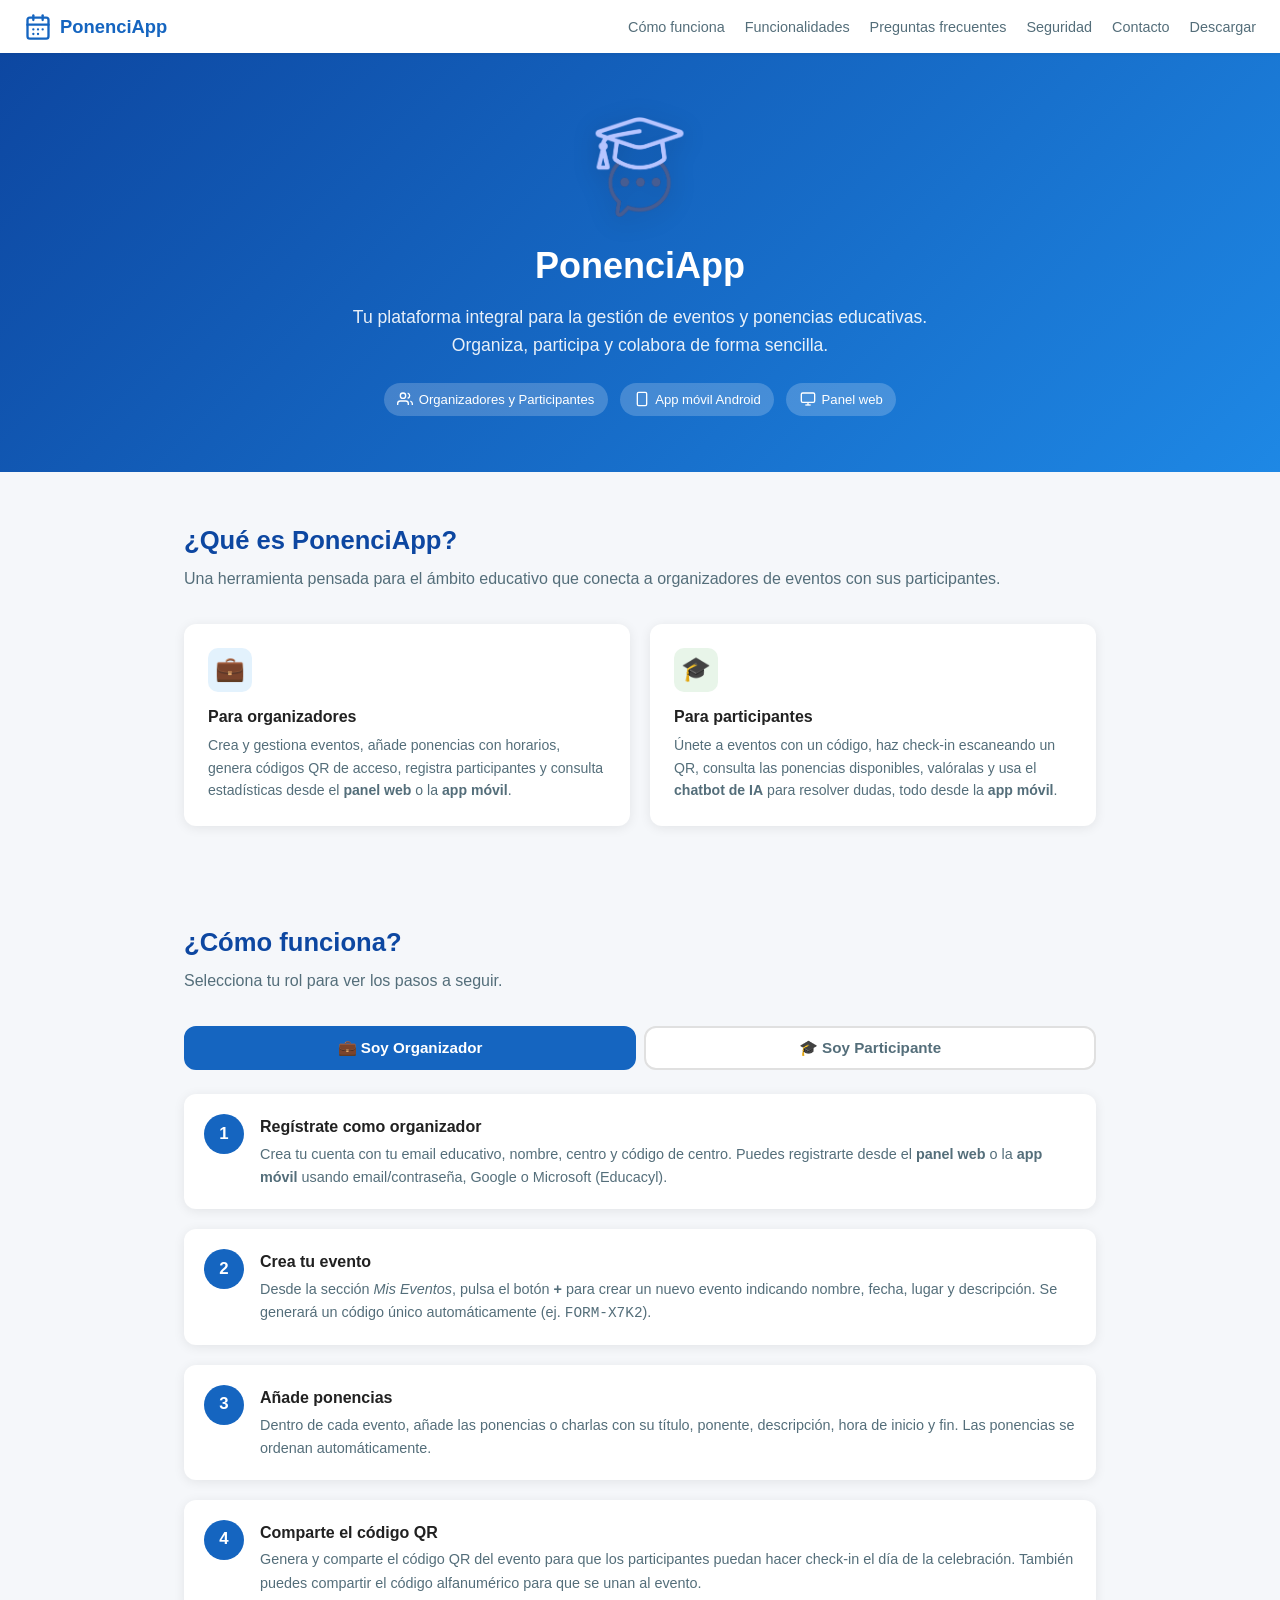
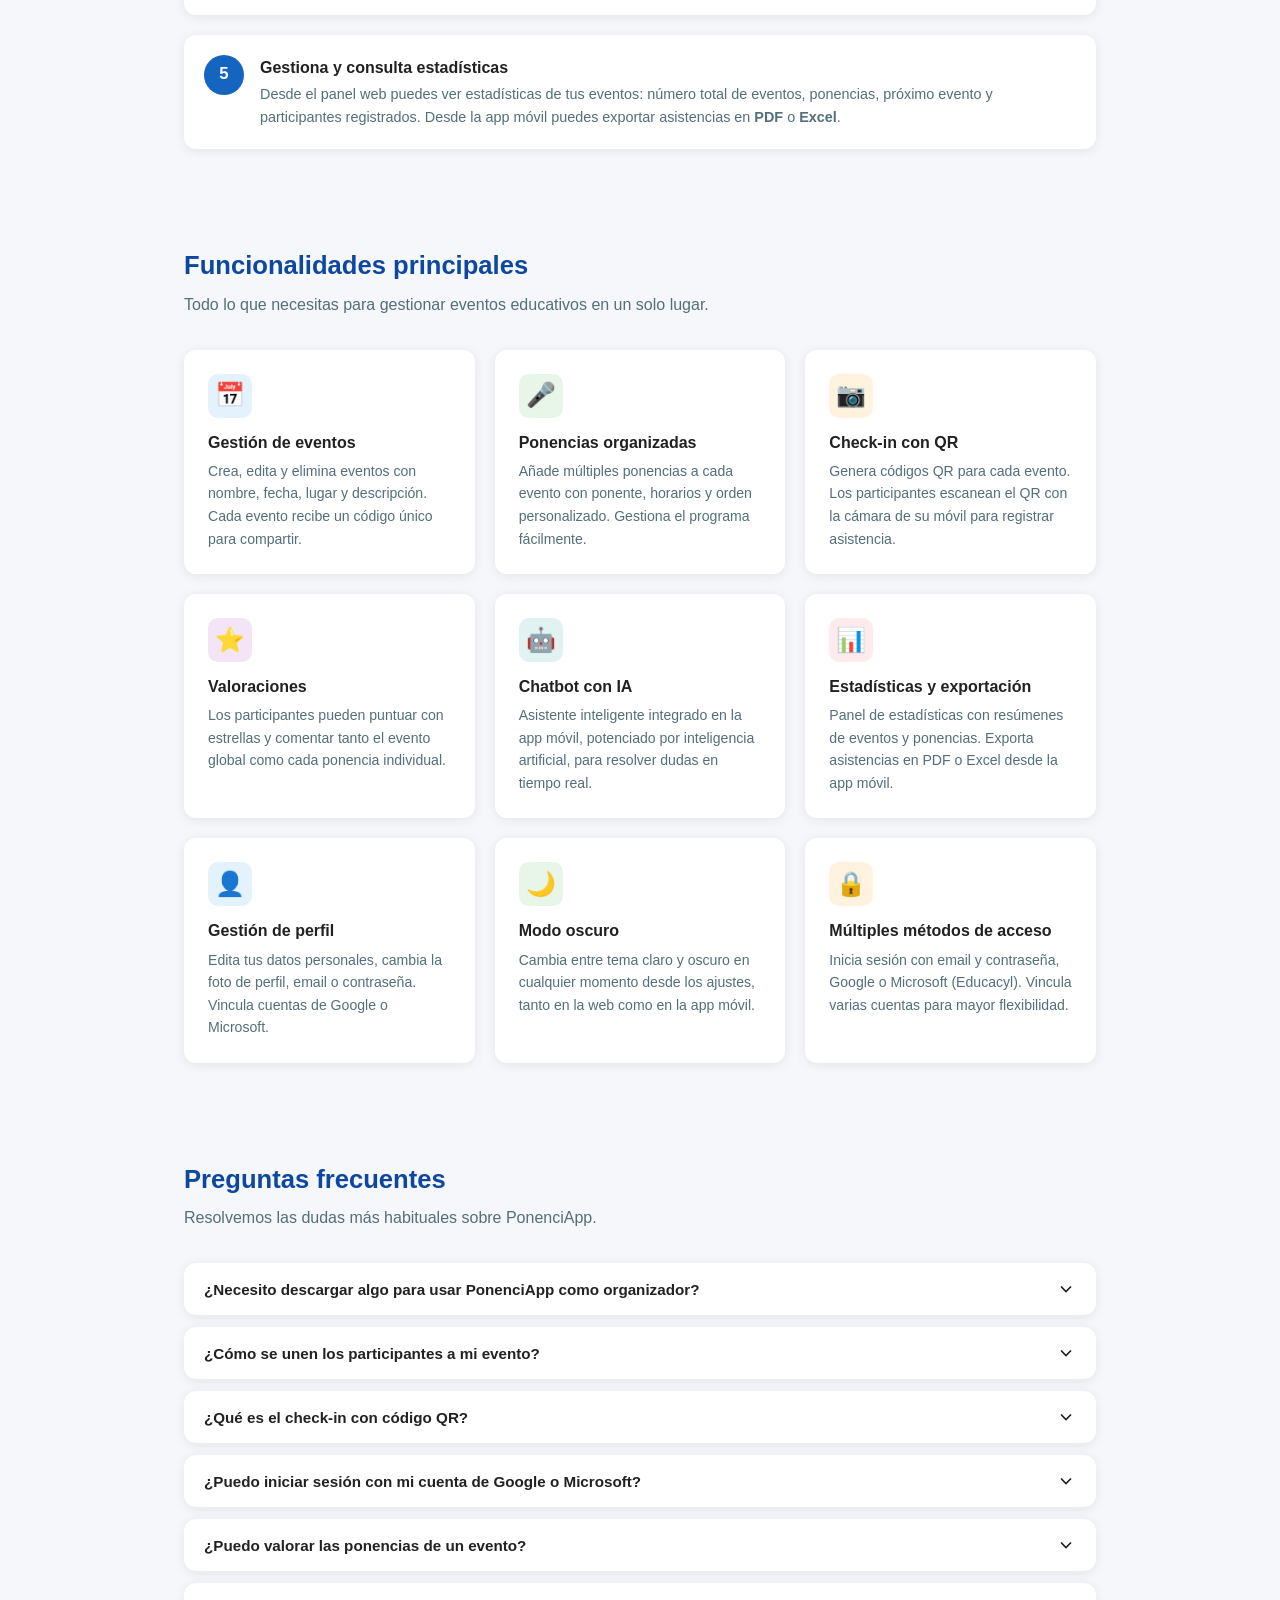
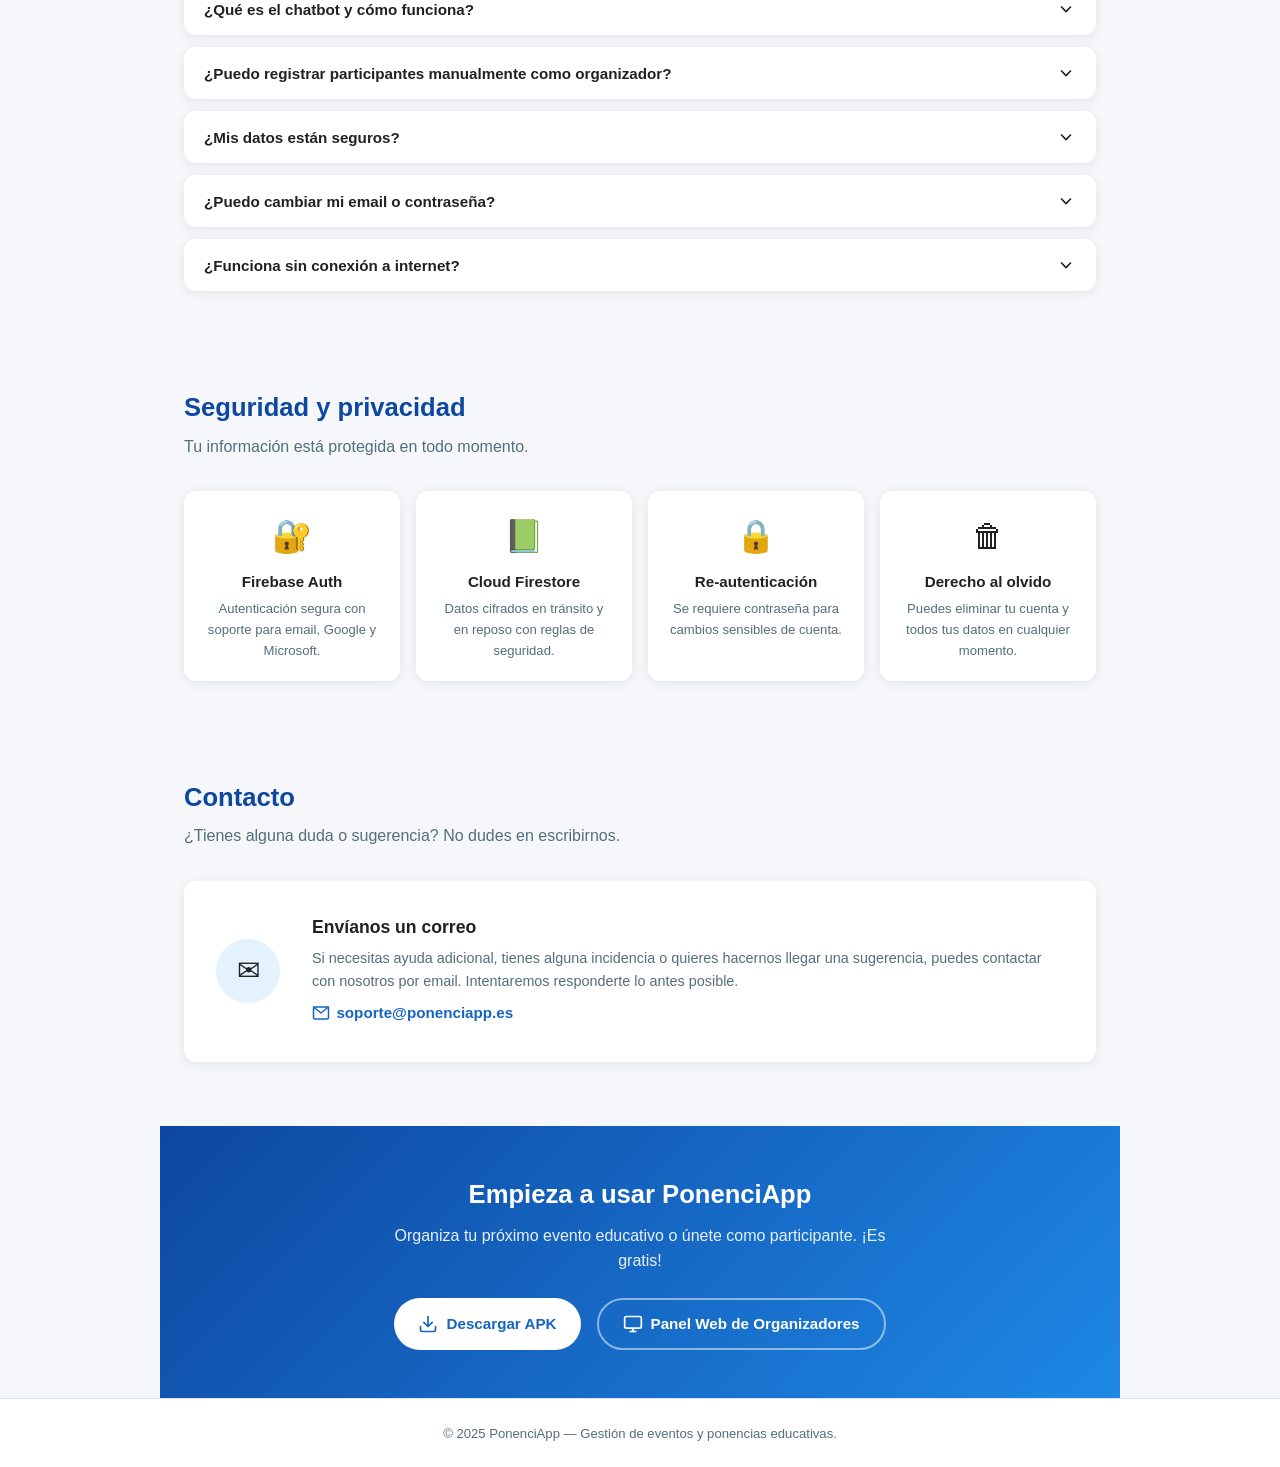
==== web/ayuda.html @ ab733c59 "feat: add help page (ayuda.html) with CSS/JS separation - Add web/ayuda.html with comprehensive help" ====
<!DOCTYPE html>
<html lang="es">

<head>
  <meta charset="UTF-8">
  <meta name="viewport" content="width=device-width, initial-scale=1.0">
  <meta name="description"
    content="PonenciApp - Página de ayuda. Gestiona eventos y ponencias educativas de forma sencilla.">
  <title>PonenciApp — Ayuda</title>
  <link rel="icon" type="image/png" href="favicon.png">
  <link rel="stylesheet" href="css/ayuda.css">
</head>

<body>

  <!-- ═══════════ NAVBAR ═══════════ -->
  <nav class="navbar" role="navigation" aria-label="Navegaci&oacute;n principal">
    <a href="#" class="navbar-brand" aria-label="PonenciApp">
      <svg viewBox="0 0 24 24" fill="none" stroke="currentColor" stroke-width="2" stroke-linecap="round"
        stroke-linejoin="round">
        <rect x="3" y="4" width="18" height="18" rx="2" />
        <line x1="16" y1="2" x2="16" y2="6" />
        <line x1="8" y1="2" x2="8" y2="6" />
        <line x1="3" y1="10" x2="21" y2="10" />
        <path d="M8 14h.01M12 14h.01M16 14h.01M8 18h.01M12 18h.01" />
      </svg>
      PonenciApp
    </a>

    <button class="nav-toggle" aria-label="Abrir men&uacute;" onclick="toggleNav()">
      <svg viewBox="0 0 24 24" fill="none" stroke="currentColor" stroke-width="2">
        <line x1="3" y1="6" x2="21" y2="6" />
        <line x1="3" y1="12" x2="21" y2="12" />
        <line x1="3" y1="18" x2="21" y2="18" />
      </svg>
    </button>

    <ul class="navbar-links" id="navLinks">
      <li><a href="#como-funciona">C&oacute;mo funciona</a></li>
      <li><a href="#funcionalidades">Funcionalidades</a></li>
      <li><a href="#faq">Preguntas frecuentes</a></li>
      <li><a href="#seguridad">Seguridad</a></li>
      <li><a href="#contacto">Contacto</a></li>
      <li><a href="#descargar">Descargar</a></li>
    </ul>
  </nav>

  <!-- ═══════════ HERO ═══════════ -->
  <header class="hero">
    <img src="logotemaclaro.png" alt="Logo de PonenciApp" class="hero-logo">
    <h1>PonenciApp</h1>
    <p>Tu plataforma integral para la gesti&oacute;n de eventos y ponencias educativas. Organiza, participa y
      colabora de forma sencilla.</p>

    <div class="hero-badges">
      <span class="badge">
        <svg viewBox="0 0 24 24">
          <path d="M17 21v-2a4 4 0 00-4-4H5a4 4 0 00-4 4v2" fill="none" stroke="#fff" stroke-width="2" />
          <circle cx="9" cy="7" r="4" fill="none" stroke="#fff" stroke-width="2" />
          <path d="M23 21v-2a4 4 0 00-3-3.87M16 3.13a4 4 0 010 7.75" fill="none" stroke="#fff" stroke-width="2" />
        </svg>
        Organizadores y Participantes
      </span>
      <span class="badge">
        <svg viewBox="0 0 24 24">
          <rect x="5" y="2" width="14" height="20" rx="2" fill="none" stroke="#fff" stroke-width="2" />
          <line x1="12" y1="18" x2="12.01" y2="18" stroke="#fff" stroke-width="2" />
        </svg>
        App m&oacute;vil Android
      </span>
      <span class="badge">
        <svg viewBox="0 0 24 24">
          <rect x="2" y="3" width="20" height="14" rx="2" fill="none" stroke="#fff" stroke-width="2" />
          <line x1="8" y1="21" x2="16" y2="21" stroke="#fff" stroke-width="2" />
          <line x1="12" y1="17" x2="12" y2="21" stroke="#fff" stroke-width="2" />
        </svg>
        Panel web
      </span>
    </div>
  </header>

  <!-- ═══════════ QU&Eacute; ES ═══════════ -->
  <section id="que-es">
    <h2 class="section-title">&iquest;Qu&eacute; es PonenciApp?</h2>
    <p class="section-subtitle">Una herramienta pensada para el &aacute;mbito educativo que conecta a organizadores de
      eventos con sus participantes.</p>

    <div class="features-grid" style="grid-template-columns:1fr 1fr">
      <div class="feature-card">
        <div class="feature-icon fi-blue">&#128188;</div>
        <h3>Para organizadores</h3>
        <p>Crea y gestiona eventos, a&ntilde;ade ponencias con horarios, genera c&oacute;digos QR de acceso, registra
          participantes y consulta estad&iacute;sticas desde el <strong>panel web</strong> o la <strong>app
            m&oacute;vil</strong>.</p>
      </div>
      <div class="feature-card">
        <div class="feature-icon fi-green">&#127891;</div>
        <h3>Para participantes</h3>
        <p>&Uacute;nete a eventos con un c&oacute;digo, haz check-in escaneando un QR, consulta las ponencias
          disponibles, val&oacute;ralas y usa el <strong>chatbot de IA</strong> para resolver dudas, todo desde la
          <strong>app m&oacute;vil</strong>.</p>
      </div>
    </div>
  </section>

  <!-- ═══════════ C&Oacute;MO FUNCIONA ═══════════ -->
  <section id="como-funciona">
    <h2 class="section-title">&iquest;C&oacute;mo funciona?</h2>
    <p class="section-subtitle">Selecciona tu rol para ver los pasos a seguir.</p>

    <!-- Tabs -->
    <div class="role-tabs" role="tablist">
      <button class="role-tab active" role="tab" aria-selected="true" onclick="switchRole('organizador')">&#128188;
        Soy Organizador</button>
      <button class="role-tab" role="tab" aria-selected="false" onclick="switchRole('participante')">&#127891; Soy
        Participante</button>
    </div>

    <!-- Contenido Organizador -->
    <div class="role-content active" id="role-organizador">
      <div class="steps">
        <div class="step">
          <div class="step-number">1</div>
          <div>
            <h3>Reg&iacute;strate como organizador</h3>
            <p>Crea tu cuenta con tu email educativo, nombre, centro y c&oacute;digo de centro. Puedes registrarte
              desde el <strong>panel web</strong> o la <strong>app m&oacute;vil</strong> usando email/contrase&ntilde;a,
              Google o Microsoft (Educacyl).</p>
          </div>
        </div>
        <div class="step">
          <div class="step-number">2</div>
          <div>
            <h3>Crea tu evento</h3>
            <p>Desde la secci&oacute;n <em>Mis Eventos</em>, pulsa el bot&oacute;n <strong>+</strong> para crear un
              nuevo evento indicando nombre, fecha, lugar y descripci&oacute;n. Se generar&aacute; un c&oacute;digo
              &uacute;nico autom&aacute;ticamente (ej. <code>FORM-X7K2</code>).</p>
          </div>
        </div>
        <div class="step">
          <div class="step-number">3</div>
          <div>
            <h3>A&ntilde;ade ponencias</h3>
            <p>Dentro de cada evento, a&ntilde;ade las ponencias o charlas con su t&iacute;tulo, ponente,
              descripci&oacute;n, hora de inicio y fin. Las ponencias se ordenan autom&aacute;ticamente.</p>
          </div>
        </div>
        <div class="step">
          <div class="step-number">4</div>
          <div>
            <h3>Comparte el c&oacute;digo QR</h3>
            <p>Genera y comparte el c&oacute;digo QR del evento para que los participantes puedan hacer check-in el
              d&iacute;a de la celebraci&oacute;n. Tambi&eacute;n puedes compartir el c&oacute;digo alfanum&eacute;rico
              para que se unan al evento.</p>
          </div>
        </div>
        <div class="step">
          <div class="step-number">5</div>
          <div>
            <h3>Gestiona y consulta estad&iacute;sticas</h3>
            <p>Desde el panel web puedes ver estad&iacute;sticas de tus eventos: n&uacute;mero total de eventos,
              ponencias, pr&oacute;ximo evento y participantes registrados. Desde la app m&oacute;vil puedes exportar
              asistencias en <strong>PDF</strong> o <strong>Excel</strong>.</p>
          </div>
        </div>
      </div>
    </div>

    <!-- Contenido Participante -->
    <div class="role-content" id="role-participante">
      <div class="steps">
        <div class="step">
          <div class="step-number">1</div>
          <div>
            <h3>Desc&aacute;rgate la app e inicia sesi&oacute;n</h3>
            <p>Descarga PonenciApp en tu dispositivo Android. Puedes iniciar sesi&oacute;n con email y
              contrase&ntilde;a, <strong>Google</strong> o <strong>Microsoft (Educacyl)</strong>. Si no tienes cuenta,
              reg&iacute;strate completando tus datos.</p>
          </div>
        </div>
        <div class="step">
          <div class="step-number">2</div>
          <div>
            <h3>&Uacute;nete a un evento</h3>
            <p>Introduce el c&oacute;digo que te ha proporcionado el organizador del evento (ej.
              <code>FORM-X7K2</code>). Una vez unido, tendr&aacute;s acceso a toda la informaci&oacute;n del evento.</p>
          </div>
        </div>
        <div class="step">
          <div class="step-number">3</div>
          <div>
            <h3>Haz check-in con QR</h3>
            <p>El d&iacute;a del evento, escanea el c&oacute;digo QR que el organizador muestra para registrar tu
              asistencia. Se abrir&aacute; la c&aacute;mara de tu dispositivo autom&aacute;ticamente.</p>
          </div>
        </div>
        <div class="step">
          <div class="step-number">4</div>
          <div>
            <h3>Consulta las ponencias</h3>
            <p>Visualiza todas las ponencias del evento con su horario, ponente y descripci&oacute;n. Accede al
              detalle de cada una para m&aacute;s informaci&oacute;n.</p>
          </div>
        </div>
        <div class="step">
          <div class="step-number">5</div>
          <div>
            <h3>Val&oacute;ralas y da tu opini&oacute;n</h3>
            <p>Cuando las ponencias hayan terminado, podr&aacute;s valorar tanto el evento como cada ponencia
              individual con una puntuaci&oacute;n de estrellas y un comentario opcional.</p>
          </div>
        </div>
      </div>
    </div>
  </section>

  <!-- ═══════════ FUNCIONALIDADES ═══════════ -->
  <section id="funcionalidades">
    <h2 class="section-title">Funcionalidades principales</h2>
    <p class="section-subtitle">Todo lo que necesitas para gestionar eventos educativos en un solo lugar.</p>

    <div class="features-grid">
      <div class="feature-card">
        <div class="feature-icon fi-blue">&#128197;</div>
        <h3>Gesti&oacute;n de eventos</h3>
        <p>Crea, edita y elimina eventos con nombre, fecha, lugar y descripci&oacute;n. Cada evento recibe un
          c&oacute;digo &uacute;nico para compartir.</p>
      </div>

      <div class="feature-card">
        <div class="feature-icon fi-green">&#127908;</div>
        <h3>Ponencias organizadas</h3>
        <p>A&ntilde;ade m&uacute;ltiples ponencias a cada evento con ponente, horarios y orden personalizado. Gestiona
          el programa f&aacute;cilmente.</p>
      </div>

      <div class="feature-card">
        <div class="feature-icon fi-orange">&#128247;</div>
        <h3>Check-in con QR</h3>
        <p>Genera c&oacute;digos QR para cada evento. Los participantes escanean el QR con la c&aacute;mara de su
          m&oacute;vil para registrar asistencia.</p>
      </div>

      <div class="feature-card">
        <div class="feature-icon fi-purple">&#11088;</div>
        <h3>Valoraciones</h3>
        <p>Los participantes pueden puntuar con estrellas y comentar tanto el evento global como cada ponencia
          individual.</p>
      </div>

      <div class="feature-card">
        <div class="feature-icon fi-teal">&#129302;</div>
        <h3>Chatbot con IA</h3>
        <p>Asistente inteligente integrado en la app m&oacute;vil, potenciado por inteligencia artificial, para
          resolver dudas en tiempo real.</p>
      </div>

      <div class="feature-card">
        <div class="feature-icon fi-red">&#128202;</div>
        <h3>Estad&iacute;sticas y exportaci&oacute;n</h3>
        <p>Panel de estad&iacute;sticas con res&uacute;menes de eventos y ponencias. Exporta asistencias en PDF o
          Excel desde la app m&oacute;vil.</p>
      </div>

      <div class="feature-card">
        <div class="feature-icon fi-blue">&#128100;</div>
        <h3>Gesti&oacute;n de perfil</h3>
        <p>Edita tus datos personales, cambia la foto de perfil, email o contrase&ntilde;a. Vincula cuentas de Google
          o Microsoft.</p>
      </div>

      <div class="feature-card">
        <div class="feature-icon fi-green">&#127769;</div>
        <h3>Modo oscuro</h3>
        <p>Cambia entre tema claro y oscuro en cualquier momento desde los ajustes, tanto en la web como en la app
          m&oacute;vil.</p>
      </div>

      <div class="feature-card">
        <div class="feature-icon fi-orange">&#128274;</div>
        <h3>M&uacute;ltiples m&eacute;todos de acceso</h3>
        <p>Inicia sesi&oacute;n con email y contrase&ntilde;a, Google o Microsoft (Educacyl). Vincula varias cuentas
          para mayor flexibilidad.</p>
      </div>
    </div>
  </section>

  <!-- ═══════════ FAQ ═══════════ -->
  <section id="faq">
    <h2 class="section-title">Preguntas frecuentes</h2>
    <p class="section-subtitle">Resolvemos las dudas m&aacute;s habituales sobre PonenciApp.</p>

    <div class="faq-list">

      <div class="faq-item">
        <button class="faq-question" onclick="toggleFaq(this)">
          &iquest;Necesito descargar algo para usar PonenciApp como organizador?
          <svg class="faq-chevron" viewBox="0 0 24 24" fill="none" stroke="currentColor" stroke-width="2">
            <polyline points="6 9 12 15 18 9" />
          </svg>
        </button>
        <div class="faq-answer">
          <div class="faq-answer-inner">
            No necesariamente. Como organizador puedes gestionar todo desde el <strong>panel web</strong>, al que
            accedes
            desde cualquier navegador sin instalar nada. Tambi&eacute;n puedes usar la app m&oacute;vil Android si lo
            prefieres, que ofrece funcionalidades adicionales como la exportaci&oacute;n de asistencias.
          </div>
        </div>
      </div>

      <div class="faq-item">
        <button class="faq-question" onclick="toggleFaq(this)">
          &iquest;C&oacute;mo se unen los participantes a mi evento?
          <svg class="faq-chevron" viewBox="0 0 24 24" fill="none" stroke="currentColor" stroke-width="2">
            <polyline points="6 9 12 15 18 9" />
          </svg>
        </button>
        <div class="faq-answer">
          <div class="faq-answer-inner">
            Al crear un evento se genera un c&oacute;digo &uacute;nico (ej. <code>FORM-X7K2</code>). Comparte este
            c&oacute;digo con los participantes. Ellos solo tienen que introducirlo en la app m&oacute;vil desde la
            pantalla <em>Unirse a un evento</em>.
          </div>
        </div>
      </div>

      <div class="faq-item">
        <button class="faq-question" onclick="toggleFaq(this)">
          &iquest;Qu&eacute; es el check-in con c&oacute;digo QR?
          <svg class="faq-chevron" viewBox="0 0 24 24" fill="none" stroke="currentColor" stroke-width="2">
            <polyline points="6 9 12 15 18 9" />
          </svg>
        </button>
        <div class="faq-answer">
          <div class="faq-answer-inner">
            El organizador genera un c&oacute;digo QR &uacute;nico para cada evento. El d&iacute;a de la
            celebraci&oacute;n, los participantes escanean el QR con su m&oacute;vil para confirmar su asistencia.
            Esto queda registrado autom&aacute;ticamente en el sistema y se puede exportar despu&eacute;s.
          </div>
        </div>
      </div>

      <div class="faq-item">
        <button class="faq-question" onclick="toggleFaq(this)">
          &iquest;Puedo iniciar sesi&oacute;n con mi cuenta de Google o Microsoft?
          <svg class="faq-chevron" viewBox="0 0 24 24" fill="none" stroke="currentColor" stroke-width="2">
            <polyline points="6 9 12 15 18 9" />
          </svg>
        </button>
        <div class="faq-answer">
          <div class="faq-answer-inner">
            S&iacute;. En la app m&oacute;vil puedes iniciar sesi&oacute;n con <strong>Google</strong> o
            <strong>Microsoft (Educacyl)</strong>, adem&aacute;s del m&eacute;todo cl&aacute;sico de email y
            contrase&ntilde;a. Tambi&eacute;n es posible vincular varios proveedores a la misma cuenta desde la
            pantalla de Ajustes.
          </div>
        </div>
      </div>

      <div class="faq-item">
        <button class="faq-question" onclick="toggleFaq(this)">
          &iquest;Puedo valorar las ponencias de un evento?
          <svg class="faq-chevron" viewBox="0 0 24 24" fill="none" stroke="currentColor" stroke-width="2">
            <polyline points="6 9 12 15 18 9" />
          </svg>
        </button>
        <div class="faq-answer">
          <div class="faq-answer-inner">
            S&iacute;. Como participante, una vez que te has unido a un evento y has hecho check-in, puedes acceder a
            la secci&oacute;n de <em>Valoraciones</em> donde puedes dar una puntuaci&oacute;n de 1 a 5 estrellas
            tanto al evento en general como a cada ponencia individual, y a&ntilde;adir comentarios opcionales.
          </div>
        </div>
      </div>

      <div class="faq-item">
        <button class="faq-question" onclick="toggleFaq(this)">
          &iquest;Qu&eacute; es el chatbot y c&oacute;mo funciona?
          <svg class="faq-chevron" viewBox="0 0 24 24" fill="none" stroke="currentColor" stroke-width="2">
            <polyline points="6 9 12 15 18 9" />
          </svg>
        </button>
        <div class="faq-answer">
          <div class="faq-answer-inner">
            PonenciApp incluye un asistente con inteligencia artificial dentro de la app m&oacute;vil. Puedes hacerle
            preguntas sobre el uso de la app, resolver dudas t&eacute;cnicas o pedir ayuda general. Est&aacute;
            disponible en la secci&oacute;n <em>Ajustes &gt; Nuestro chatbot de soporte</em>.
          </div>
        </div>
      </div>

      <div class="faq-item">
        <button class="faq-question" onclick="toggleFaq(this)">
          &iquest;Puedo registrar participantes manualmente como organizador?
          <svg class="faq-chevron" viewBox="0 0 24 24" fill="none" stroke="currentColor" stroke-width="2">
            <polyline points="6 9 12 15 18 9" />
          </svg>
        </button>
        <div class="faq-answer">
          <div class="faq-answer-inner">
            S&iacute;. Desde el panel web, los organizadores pueden registrar participantes manualmente
            introduci&eacute;ndoles nombre, apellidos, email educativo, centro, c&oacute;digo de centro y una
            contrase&ntilde;a temporal. El participante podr&aacute; iniciar sesi&oacute;n con esos datos en la app
            m&oacute;vil.
          </div>
        </div>
      </div>

      <div class="faq-item">
        <button class="faq-question" onclick="toggleFaq(this)">
          &iquest;Mis datos est&aacute;n seguros?
          <svg class="faq-chevron" viewBox="0 0 24 24" fill="none" stroke="currentColor" stroke-width="2">
            <polyline points="6 9 12 15 18 9" />
          </svg>
        </button>
        <div class="faq-answer">
          <div class="faq-answer-inner">
            S&iacute;. PonenciApp utiliza <strong>Firebase Authentication</strong> para gestionar las cuentas de forma
            segura y <strong>Cloud Firestore</strong> para almacenar los datos con cifrado en tr&aacute;nsito y en
            reposo. Las contrase&ntilde;as nunca se almacenan en texto plano. Adem&aacute;s, puedes eliminar
            completamente tu cuenta y datos en cualquier momento desde Ajustes.
          </div>
        </div>
      </div>

      <div class="faq-item">
        <button class="faq-question" onclick="toggleFaq(this)">
          &iquest;Puedo cambiar mi email o contrase&ntilde;a?
          <svg class="faq-chevron" viewBox="0 0 24 24" fill="none" stroke="currentColor" stroke-width="2">
            <polyline points="6 9 12 15 18 9" />
          </svg>
        </button>
        <div class="faq-answer">
          <div class="faq-answer-inner">
            S&iacute;. Desde la pantalla de <em>Ajustes</em>, en la secci&oacute;n <em>Restablecer mis datos
              privados</em>, puedes cambiar tu correo electr&oacute;nico o solicitar un restablecimiento de
            contrase&ntilde;a. Se te pedir&aacute; que confirmes tu contrase&ntilde;a actual por seguridad.
          </div>
        </div>
      </div>

      <div class="faq-item">
        <button class="faq-question" onclick="toggleFaq(this)">
          &iquest;Funciona sin conexi&oacute;n a internet?
          <svg class="faq-chevron" viewBox="0 0 24 24" fill="none" stroke="currentColor" stroke-width="2">
            <polyline points="6 9 12 15 18 9" />
          </svg>
        </button>
        <div class="faq-answer">
          <div class="faq-answer-inner">
            La app m&oacute;vil utiliza una base de datos local (Room) que almacena los datos del usuario, eventos y
            ponencias. Si pierdes conexi&oacute;n temporalmente, podr&aacute;s seguir consultando la
            informaci&oacute;n guardada. Sin embargo, para acciones como hacer check-in, valorar o crear eventos
            necesitar&aacute;s conexi&oacute;n activa.
          </div>
        </div>
      </div>

    </div>
  </section>

  <!-- ═══════════ SEGURIDAD ═══════════ -->
  <section id="seguridad">
    <h2 class="section-title">Seguridad y privacidad</h2>
    <p class="section-subtitle">Tu informaci&oacute;n est&aacute; protegida en todo momento.</p>

    <div class="security-grid">
      <div class="security-item">
        <div class="sec-icon">&#128272;</div>
        <h4>Firebase Auth</h4>
        <p>Autenticaci&oacute;n segura con soporte para email, Google y Microsoft.</p>
      </div>
      <div class="security-item">
        <div class="sec-icon">&#128215;</div>
        <h4>Cloud Firestore</h4>
        <p>Datos cifrados en tr&aacute;nsito y en reposo con reglas de seguridad.</p>
      </div>
      <div class="security-item">
        <div class="sec-icon">&#128274;</div>
        <h4>Re-autenticaci&oacute;n</h4>
        <p>Se requiere contrase&ntilde;a para cambios sensibles de cuenta.</p>
      </div>
      <div class="security-item">
        <div class="sec-icon">&#128465;</div>
        <h4>Derecho al olvido</h4>
        <p>Puedes eliminar tu cuenta y todos tus datos en cualquier momento.</p>
      </div>
    </div>
  </section>

  <!-- ═══════════ CONTACTO ═══════════ -->
  <section class="contact-section" id="contacto">
    <h2 class="section-title">Contacto</h2>
    <p class="section-subtitle">&iquest;Tienes alguna duda o sugerencia? No dudes en escribirnos.</p>

    <div class="contact-card">
      <div class="contact-icon">&#9993;</div>
      <div>
        <h3>Env&iacute;anos un correo</h3>
        <p>Si necesitas ayuda adicional, tienes alguna incidencia o quieres hacernos llegar una sugerencia, puedes
          contactar con nosotros por email. Intentaremos responderte lo antes posible.</p>
        <a href="mailto:soporte@ponenciapp.es" class="contact-email">
          <svg viewBox="0 0 24 24" width="18" height="18" fill="none" stroke="currentColor" stroke-width="2"
            stroke-linecap="round" stroke-linejoin="round">
            <rect x="2" y="4" width="20" height="16" rx="2" />
            <path d="M22 4l-10 8L2 4" />
          </svg>
          soporte@ponenciapp.es
        </a>
      </div>
    </div>
  </section>

  <!-- ═══════════ CTA / DESCARGAR ═══════════ -->
  <section class="cta-section" id="descargar">
    <h2>Empieza a usar PonenciApp</h2>
    <p>Organiza tu pr&oacute;ximo evento educativo o &uacute;nete como participante. &iexcl;Es gratis!</p>
    <div class="cta-buttons">
      <a href="https://github.com/Alonso-Educa/PonenciApp-Android_Studio/releases/latest/download/PonenciApp.apk" class="btn btn-white" download>
        <svg viewBox="0 0 24 24" fill="none" stroke="currentColor" stroke-width="2" stroke-linecap="round"
          stroke-linejoin="round">
          <path d="M21 15v4a2 2 0 01-2 2H5a2 2 0 01-2-2v-4" />
          <polyline points="7 10 12 15 17 10" />
          <line x1="12" y1="15" x2="12" y2="3" />
        </svg>
        Descargar APK
      </a>
      <a href="/" class="btn btn-outline">
        <svg viewBox="0 0 24 24" fill="none" stroke="currentColor" stroke-width="2">
          <rect x="2" y="3" width="20" height="14" rx="2" />
          <line x1="8" y1="21" x2="16" y2="21" />
          <line x1="12" y1="17" x2="12" y2="21" />
        </svg>
        Panel Web de Organizadores
      </a>
    </div>
  </section>

  <!-- ═══════════ FOOTER ═══════════ -->
  <footer>
    <p>&copy; 2025 PonenciApp &mdash; Gesti&oacute;n de eventos y ponencias educativas.</p>
  </footer>

  <script src="js/ayuda.js"></script>
</body>

</html>
---- web/css/ayuda.css ----
/* ───────────── VARIABLES Y RESET ───────────── */
:root {
  --primary: #1565C0;
  --primary-light: #1E88E5;
  --primary-dark: #0D47A1;
  --accent: #42A5F5;
  --bg: #F5F7FA;
  --surface: #FFFFFF;
  --text: #212121;
  --text-secondary: #546E7A;
  --border: #E0E0E0;
  --shadow: 0 2px 12px rgba(0, 0, 0, .08);
  --radius: 12px;
  --max-w: 960px;
  --transition: .25s ease;
}

*,
*::before,
*::after {
  margin: 0;
  padding: 0;
  box-sizing: border-box;
}

html {
  scroll-behavior: smooth;
}

body {
  font-family: -apple-system, BlinkMacSystemFont, "Segoe UI", Roboto,
    "Helvetica Neue", Arial, sans-serif;
  color: var(--text);
  background: var(--bg);
  line-height: 1.6;
  -webkit-font-smoothing: antialiased;
}

a {
  color: var(--primary);
  text-decoration: none;
}

a:hover {
  text-decoration: underline;
}

img {
  max-width: 100%;
  display: block;
}

/* ───────────── NAVBAR ───────────── */
.navbar {
  position: sticky;
  top: 0;
  z-index: 100;
  background: var(--surface);
  box-shadow: 0 1px 4px rgba(0, 0, 0, .06);
  padding: .75rem 1.5rem;
  display: flex;
  align-items: center;
  justify-content: space-between;
}

.navbar-brand {
  display: flex;
  align-items: center;
  gap: .5rem;
  font-weight: 700;
  font-size: 1.15rem;
  color: var(--primary);
}

.navbar-brand svg {
  width: 28px;
  height: 28px;
}

.navbar-links {
  display: flex;
  gap: 1.25rem;
  list-style: none;
}

.navbar-links a {
  font-size: .9rem;
  font-weight: 500;
  color: var(--text-secondary);
  transition: color var(--transition);
}

.navbar-links a:hover {
  color: var(--primary);
  text-decoration: none;
}

.nav-toggle {
  display: none;
  background: none;
  border: none;
  cursor: pointer;
  padding: .25rem;
}

.nav-toggle svg {
  width: 24px;
  height: 24px;
  stroke: var(--text);
}

/* ───────────── HERO ───────────── */
.hero {
  background: linear-gradient(135deg, var(--primary-dark), var(--primary-light));
  color: #fff;
  text-align: center;
  padding: 4rem 1.5rem 3.5rem;
}

.hero-logo {
  width: 100px;
  height: 100px;
  margin: 0 auto 1.25rem;
  border-radius: 20px;
  object-fit: contain;
  filter: drop-shadow(0 4px 12px rgba(0, 0, 0, .2));
}

.hero h1 {
  font-size: 2.25rem;
  font-weight: 800;
  margin-bottom: .5rem;
}

.hero p {
  font-size: 1.1rem;
  max-width: 600px;
  margin: 0 auto;
  opacity: .9;
}

.hero-badges {
  margin-top: 1.5rem;
  display: flex;
  justify-content: center;
  gap: .75rem;
  flex-wrap: wrap;
}

.badge {
  display: inline-flex;
  align-items: center;
  gap: .35rem;
  background: rgba(255, 255, 255, .2);
  padding: .35rem .85rem;
  border-radius: 999px;
  font-size: .82rem;
  font-weight: 500;
}

.badge svg {
  width: 16px;
  height: 16px;
  fill: #fff;
}

/* ───────────── SECCIONES ───────────── */
section {
  max-width: var(--max-w);
  margin: 0 auto;
  padding: 3rem 1.5rem;
}

.section-title {
  font-size: 1.6rem;
  font-weight: 700;
  color: var(--primary-dark);
  margin-bottom: .35rem;
}

.section-subtitle {
  font-size: 1rem;
  color: var(--text-secondary);
  margin-bottom: 2rem;
}

/* ───────────── ROLES / TABS ───────────── */
.role-tabs {
  display: flex;
  gap: .5rem;
  margin-bottom: 1.5rem;
}

.role-tab {
  flex: 1;
  padding: .7rem 1rem;
  border: 2px solid var(--border);
  border-radius: var(--radius);
  background: var(--surface);
  font-size: .95rem;
  font-weight: 600;
  cursor: pointer;
  text-align: center;
  transition: all var(--transition);
  color: var(--text-secondary);
}

.role-tab.active {
  border-color: var(--primary);
  background: var(--primary);
  color: #fff;
}

.role-content {
  display: none;
}

.role-content.active {
  display: block;
}

/* ───────────── PASOS ───────────── */
.steps {
  display: grid;
  gap: 1.25rem;
}

.step {
  display: flex;
  gap: 1rem;
  background: var(--surface);
  padding: 1.25rem;
  border-radius: var(--radius);
  box-shadow: var(--shadow);
  align-items: flex-start;
}

.step-number {
  flex-shrink: 0;
  width: 40px;
  height: 40px;
  background: var(--primary);
  color: #fff;
  border-radius: 50%;
  display: flex;
  align-items: center;
  justify-content: center;
  font-weight: 700;
  font-size: 1.05rem;
}

.step h3 {
  font-size: 1rem;
  font-weight: 600;
  margin-bottom: .2rem;
}

.step p {
  font-size: .9rem;
  color: var(--text-secondary);
}

/* ───────────── FEATURES ───────────── */
.features-grid {
  display: grid;
  grid-template-columns: repeat(auto-fit, minmax(260px, 1fr));
  gap: 1.25rem;
}

.feature-card {
  background: var(--surface);
  border-radius: var(--radius);
  padding: 1.5rem;
  box-shadow: var(--shadow);
  transition: transform var(--transition), box-shadow var(--transition);
}

.feature-card:hover {
  transform: translateY(-3px);
  box-shadow: 0 6px 20px rgba(0, 0, 0, .1);
}

.feature-icon {
  width: 44px;
  height: 44px;
  border-radius: 10px;
  display: flex;
  align-items: center;
  justify-content: center;
  margin-bottom: .75rem;
  font-size: 1.5rem;
}

.feature-card h3 {
  font-size: 1rem;
  font-weight: 600;
  margin-bottom: .3rem;
}

.feature-card p {
  font-size: .88rem;
  color: var(--text-secondary);
}

/* colores icono */
.fi-blue {
  background: #E3F2FD;
}

.fi-green {
  background: #E8F5E9;
}

.fi-orange {
  background: #FFF3E0;
}

.fi-purple {
  background: #F3E5F5;
}

.fi-red {
  background: #FFEBEE;
}

.fi-teal {
  background: #E0F2F1;
}

/* ───────────── FAQ ───────────── */
.faq-list {
  display: grid;
  gap: .75rem;
}

.faq-item {
  background: var(--surface);
  border-radius: var(--radius);
  box-shadow: var(--shadow);
  overflow: hidden;
}

.faq-question {
  width: 100%;
  background: none;
  border: none;
  text-align: left;
  padding: 1rem 1.25rem;
  font-size: .95rem;
  font-weight: 600;
  color: var(--text);
  cursor: pointer;
  display: flex;
  align-items: center;
  justify-content: space-between;
  gap: 1rem;
  transition: background var(--transition);
  font-family: inherit;
}

.faq-question:hover {
  background: #F5F5F5;
}

.faq-chevron {
  flex-shrink: 0;
  width: 20px;
  height: 20px;
  transition: transform var(--transition);
}

.faq-item.open .faq-chevron {
  transform: rotate(180deg);
}

.faq-answer {
  max-height: 0;
  overflow: hidden;
  transition: max-height .3s ease, padding .3s ease;
}

.faq-item.open .faq-answer {
  max-height: 500px;
}

.faq-answer-inner {
  padding: 0 1.25rem 1rem;
  font-size: .9rem;
  color: var(--text-secondary);
  line-height: 1.6;
}

/* ───────────── SEGURIDAD ───────────── */
.security-grid {
  display: grid;
  grid-template-columns: repeat(auto-fit, minmax(200px, 1fr));
  gap: 1rem;
}

.security-item {
  text-align: center;
  padding: 1.25rem;
  background: var(--surface);
  border-radius: var(--radius);
  box-shadow: var(--shadow);
}

.security-item .sec-icon {
  font-size: 2rem;
  margin-bottom: .5rem;
}

.security-item h4 {
  font-size: .95rem;
  font-weight: 600;
  margin-bottom: .2rem;
}

.security-item p {
  font-size: .82rem;
  color: var(--text-secondary);
}

/* ───────────── CTA ───────────── */
.cta-section {
  background: linear-gradient(135deg, var(--primary-dark), var(--primary-light));
  color: #fff;
  text-align: center;
  padding: 3rem 1.5rem;
  margin-top: 1rem;
}

.cta-section h2 {
  font-size: 1.6rem;
  font-weight: 700;
  margin-bottom: .5rem;
}

.cta-section p {
  max-width: 520px;
  margin: 0 auto 1.5rem;
  opacity: .9;
}

.cta-buttons {
  display: flex;
  justify-content: center;
  gap: 1rem;
  flex-wrap: wrap;
}

.btn {
  display: inline-flex;
  align-items: center;
  gap: .5rem;
  padding: .75rem 1.5rem;
  border-radius: 999px;
  font-weight: 600;
  font-size: .95rem;
  text-decoration: none;
  transition: transform var(--transition), box-shadow var(--transition);
}

.btn:hover {
  transform: translateY(-2px);
  box-shadow: 0 4px 16px rgba(0, 0, 0, .2);
  text-decoration: none;
}

.btn-white {
  background: #fff;
  color: var(--primary);
}

.btn-outline {
  background: transparent;
  color: #fff;
  border: 2px solid rgba(255, 255, 255, .5);
}

.btn svg {
  width: 20px;
  height: 20px;
}

/* ───────────── CONTACTO ───────────── */
.contact-section {
  max-width: var(--max-w);
  margin: 0 auto;
  padding: 3rem 1.5rem;
}

.contact-card {
  background: var(--surface);
  border-radius: var(--radius);
  box-shadow: var(--shadow);
  padding: 2rem;
  display: flex;
  gap: 2rem;
  align-items: center;
}

.contact-card .contact-icon {
  flex-shrink: 0;
  width: 64px;
  height: 64px;
  background: #E3F2FD;
  border-radius: 50%;
  display: flex;
  align-items: center;
  justify-content: center;
  font-size: 1.75rem;
}

.contact-card h3 {
  font-size: 1.1rem;
  font-weight: 600;
  margin-bottom: .35rem;
}

.contact-card p {
  font-size: .9rem;
  color: var(--text-secondary);
  margin-bottom: .5rem;
}

.contact-email {
  display: inline-flex;
  align-items: center;
  gap: .4rem;
  font-weight: 600;
  color: var(--primary);
  font-size: .95rem;
}

/* ───────────── FOOTER ───────────── */
footer {
  text-align: center;
  padding: 1.5rem;
  font-size: .82rem;
  color: var(--text-secondary);
  border-top: 1px solid var(--border);
  background: var(--surface);
}

/* ───────────── RESPONSIVE ───────────── */
@media (max-width: 640px) {
  .navbar-links {
    display: none;
    flex-direction: column;
    position: absolute;
    top: 100%;
    left: 0;
    right: 0;
    background: var(--surface);
    padding: 1rem 1.5rem;
    box-shadow: 0 4px 12px rgba(0, 0, 0, .08);
  }

  .navbar-links.open {
    display: flex;
  }

  .nav-toggle {
    display: block;
  }

  .hero h1 {
    font-size: 1.65rem;
  }

  .hero p {
    font-size: .95rem;
  }

  .section-title {
    font-size: 1.3rem;
  }

  .role-tabs {
    flex-direction: column;
  }

  .contact-card {
    flex-direction: column;
    text-align: center;
  }
}
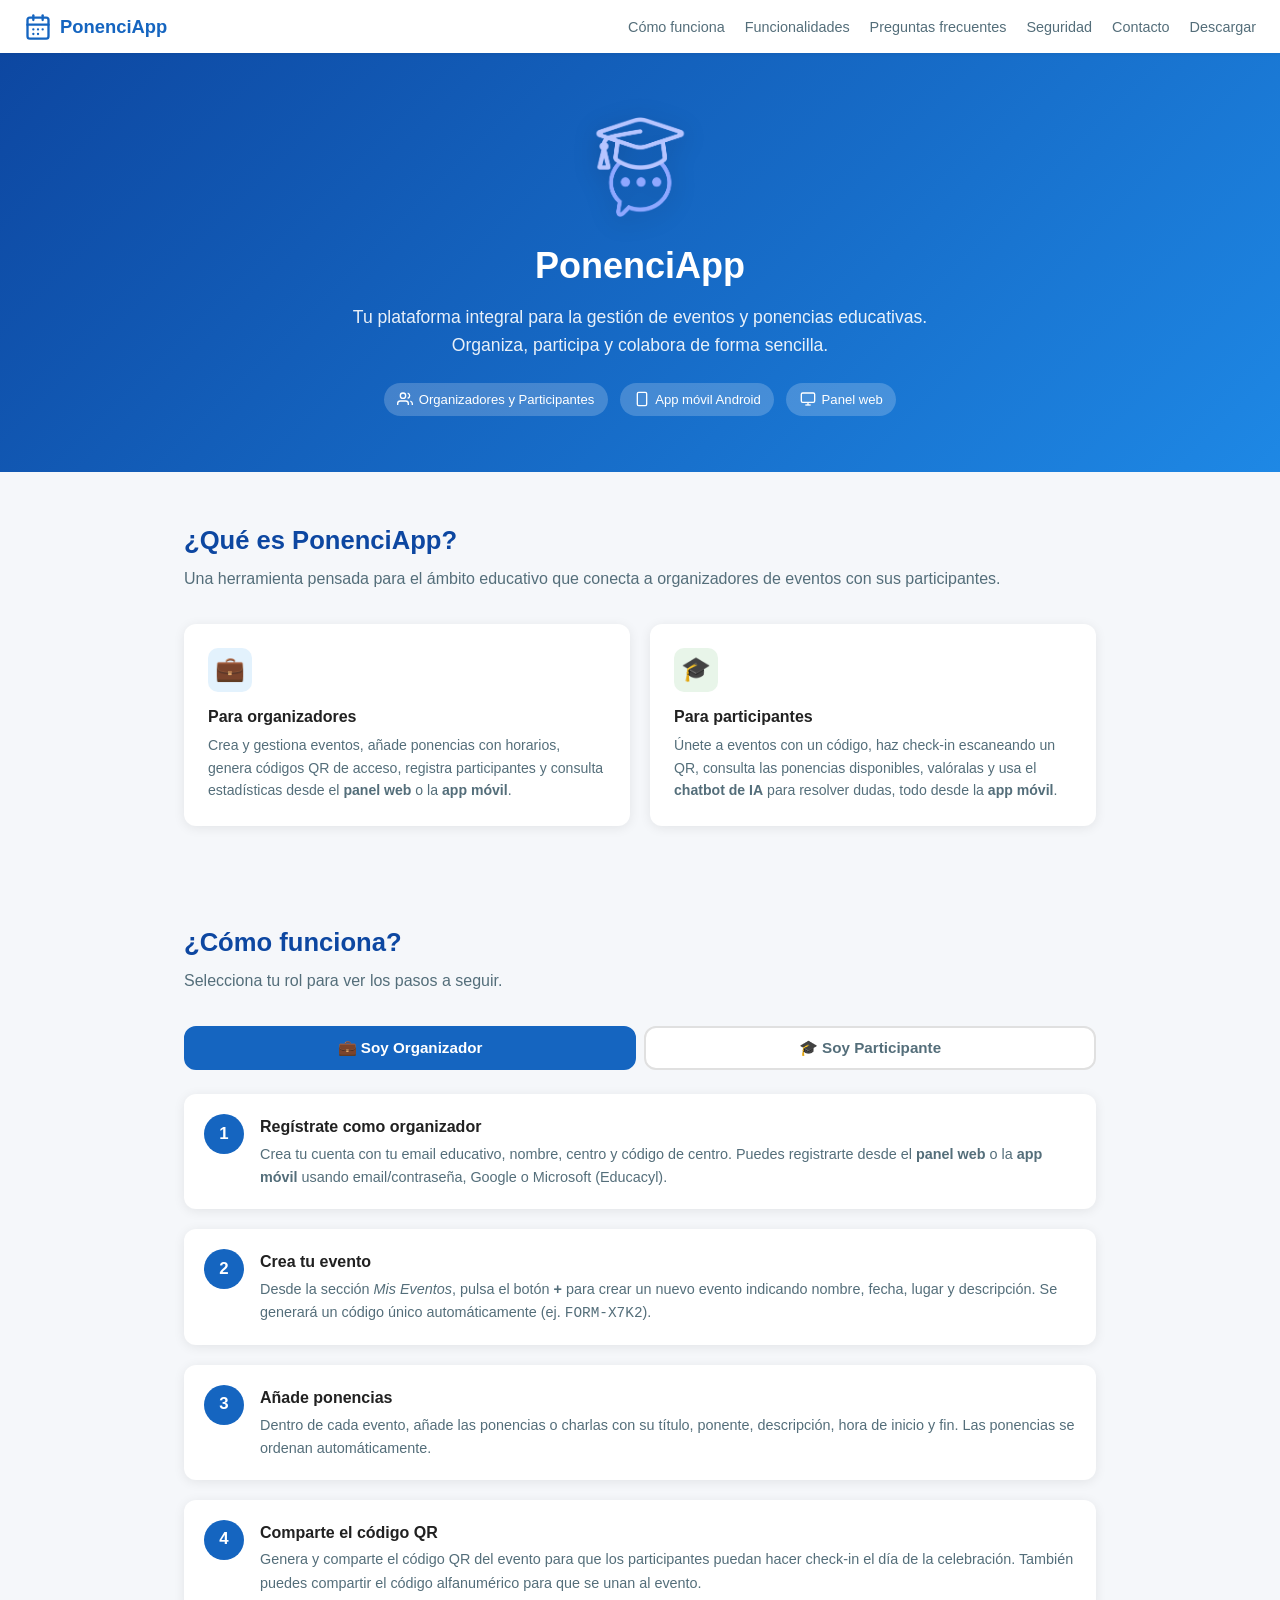
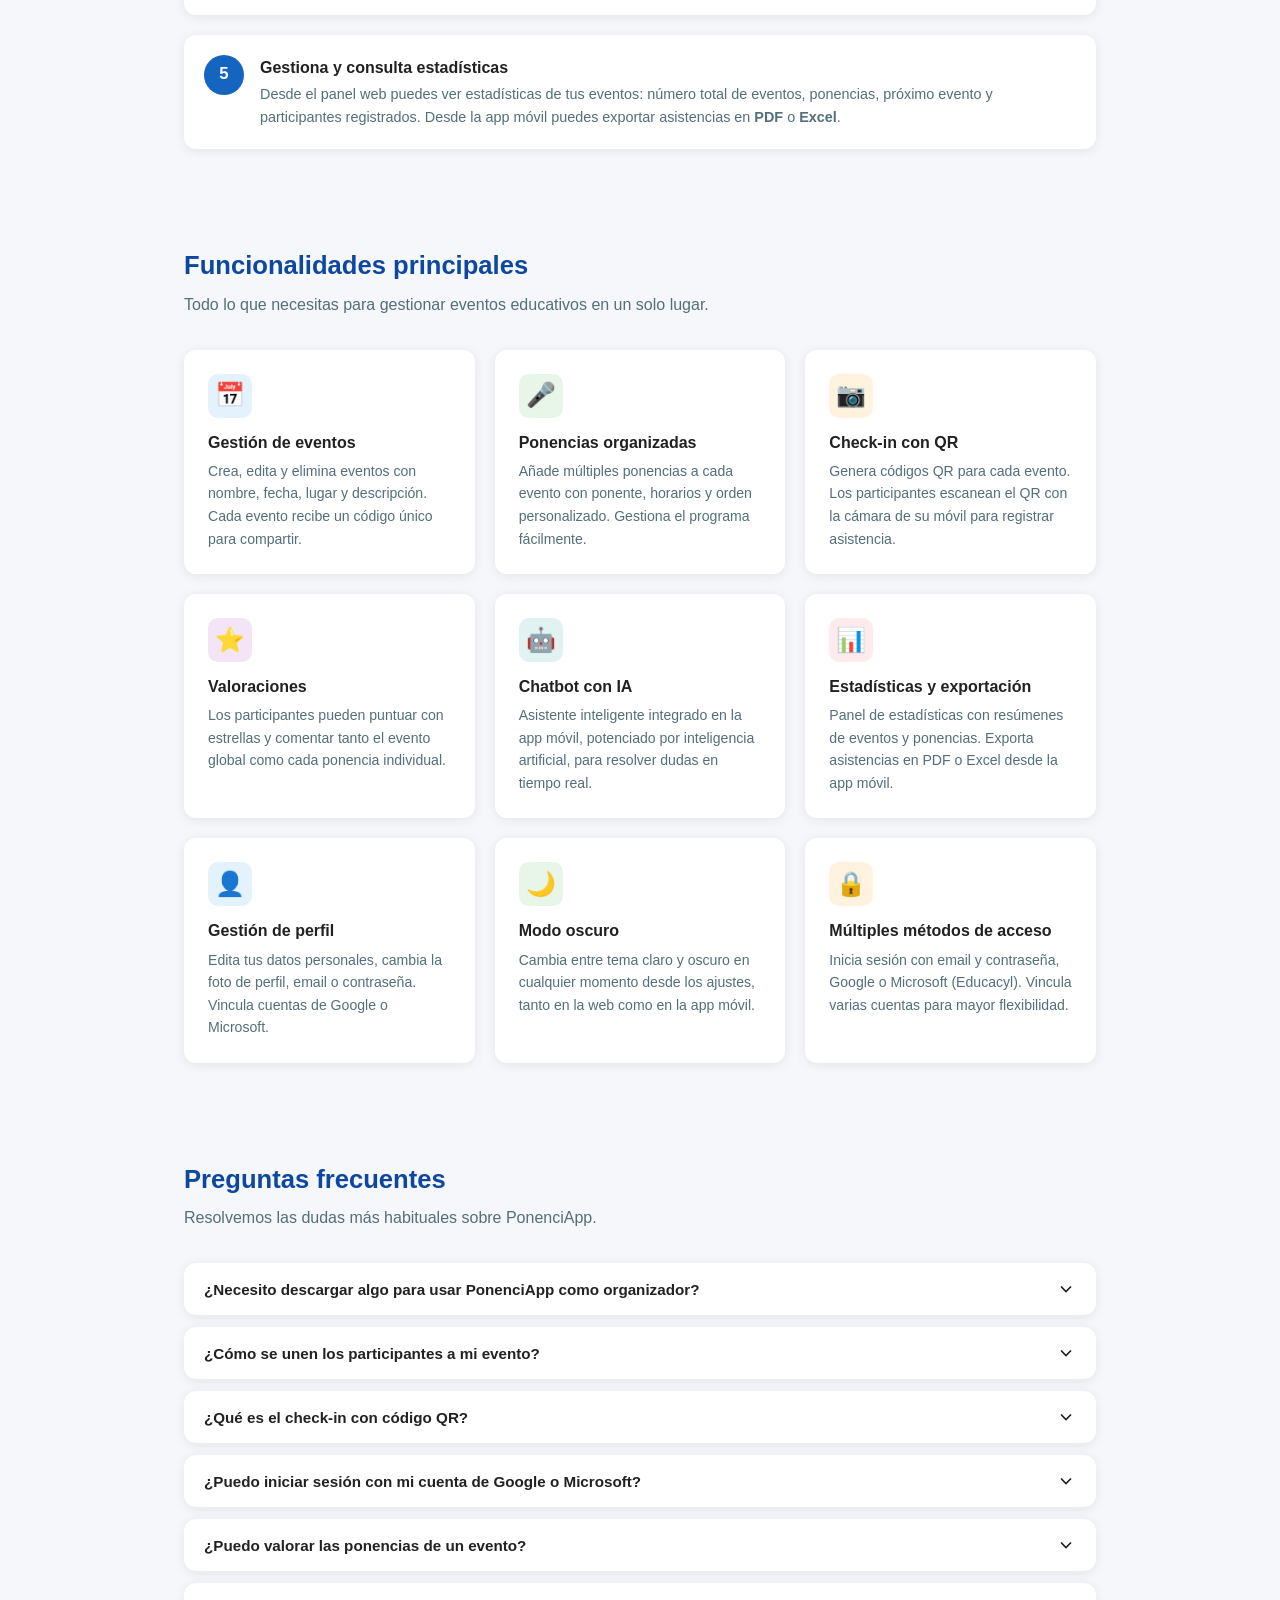
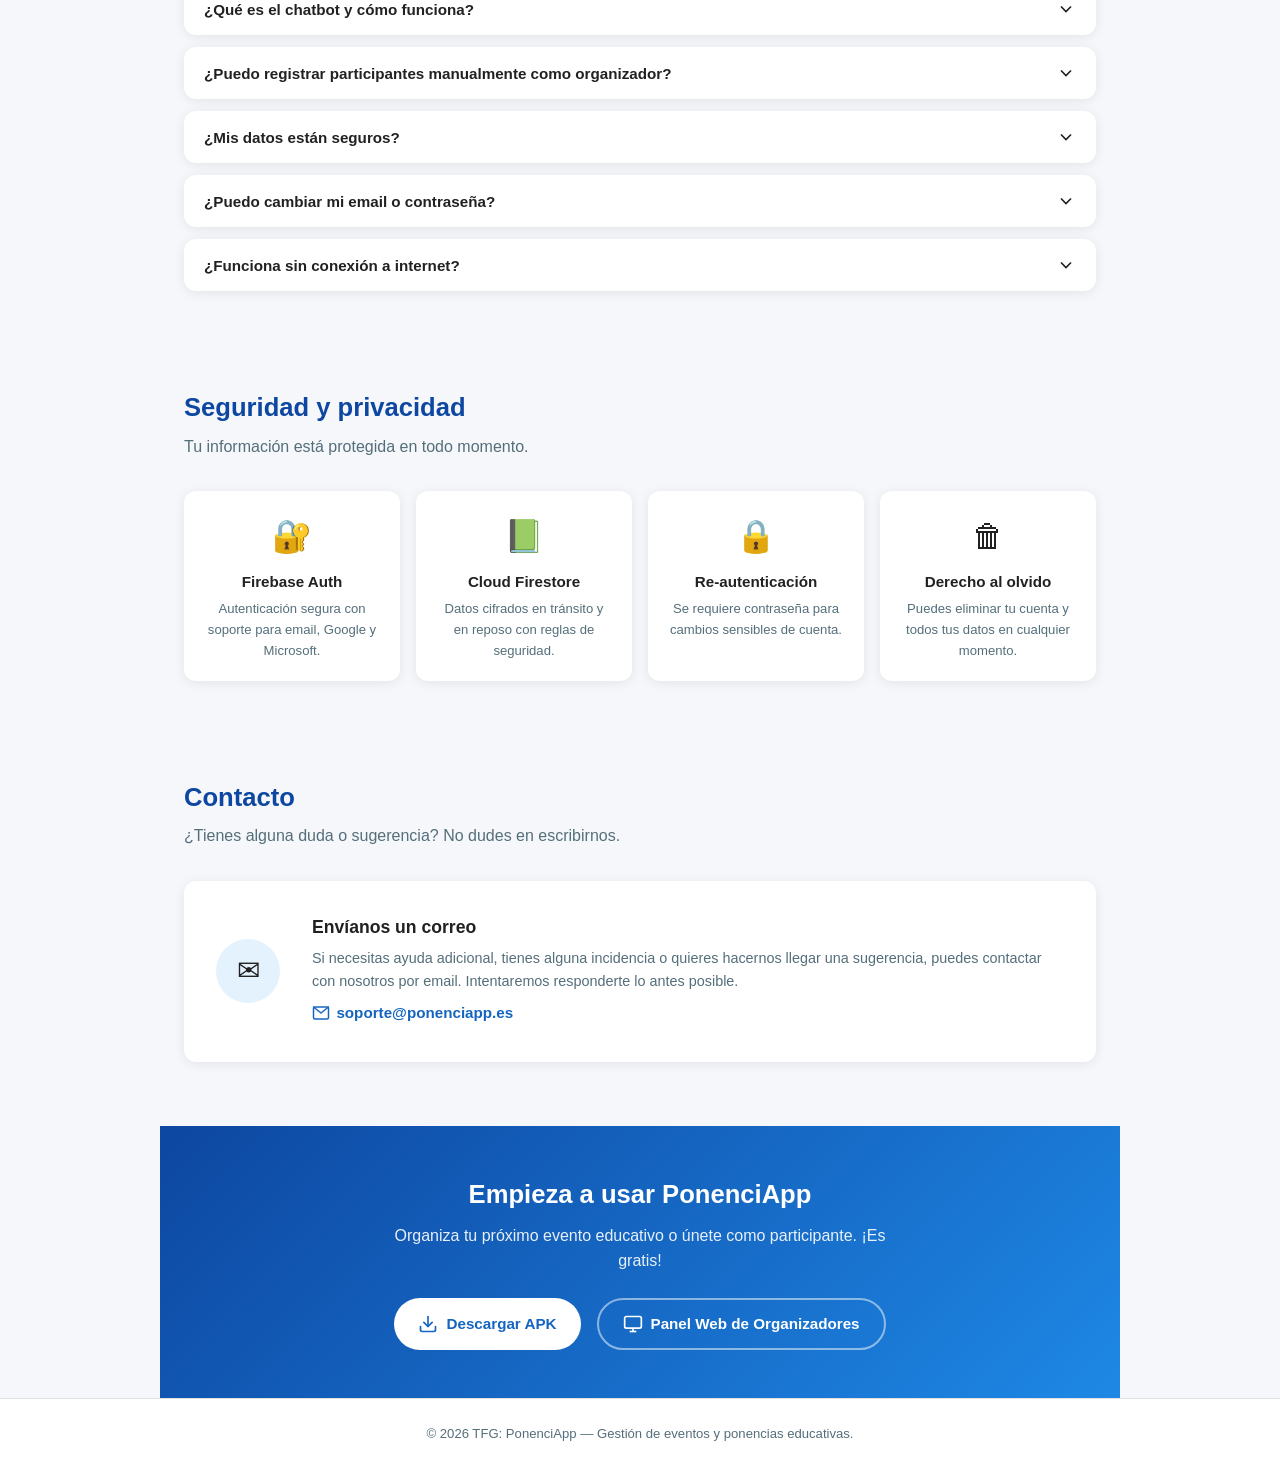
==== commit 5e14c83c: "Cambios menores en la página web" ====
--- a/web/ayuda.html
+++ b/web/ayuda.html
@@ -47,7 +47,7 @@
 
   <!-- ═══════════ HERO ═══════════ -->
   <header class="hero">
-    <img src="logotemaclaro.png" alt="Logo de PonenciApp" class="hero-logo">
+    <img src="icons/logotemaoscuro.png" alt="Logo de PonenciApp" class="hero-logo">
     <h1>PonenciApp</h1>
     <p>Tu plataforma integral para la gesti&oacute;n de eventos y ponencias educativas. Organiza, participa y
       colabora de forma sencilla.</p>
@@ -539,10 +539,10 @@
 
   <!-- ═══════════ FOOTER ═══════════ -->
   <footer>
-    <p>&copy; 2025 PonenciApp &mdash; Gesti&oacute;n de eventos y ponencias educativas.</p>
+    <p>&copy; 2026 TFG: PonenciApp &mdash; Gesti&oacute;n de eventos y ponencias educativas.</p>
   </footer>
 
   <script src="js/ayuda.js"></script>
 </body>
 
-</html>
+</html>
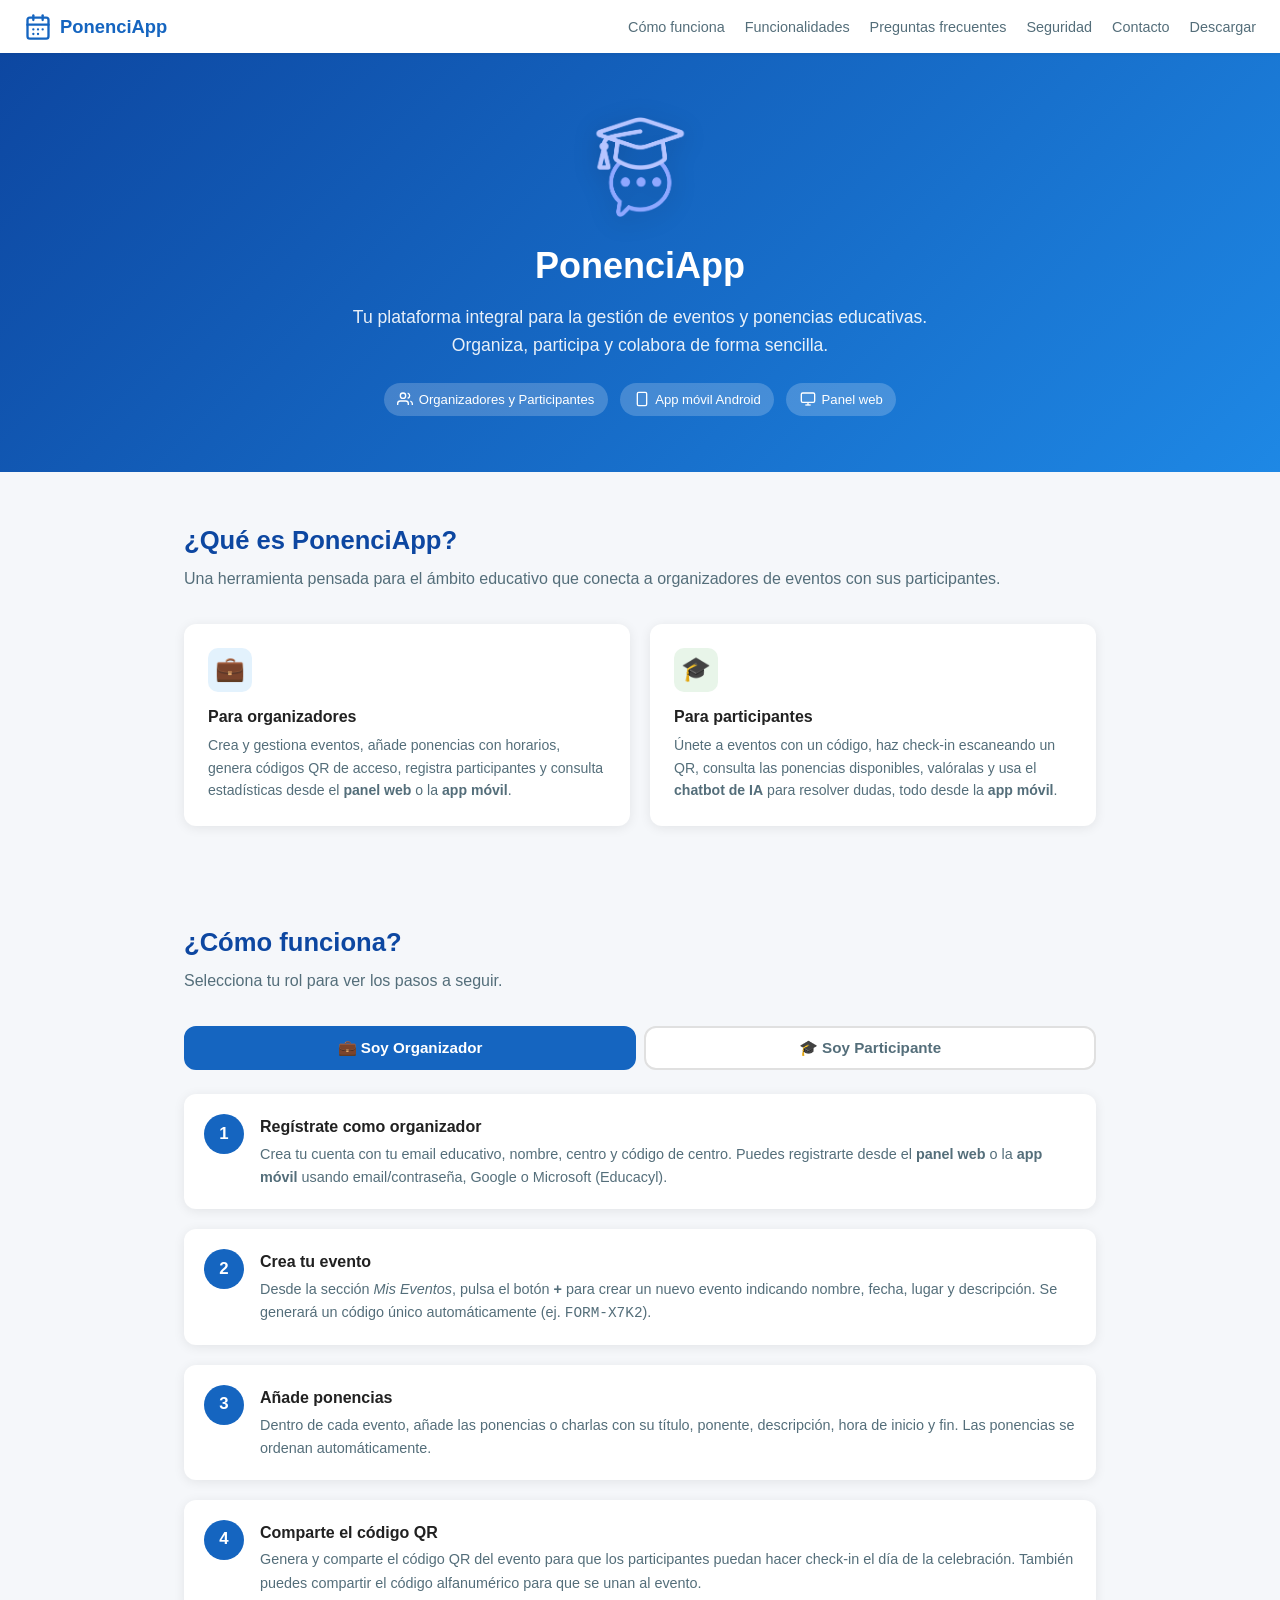
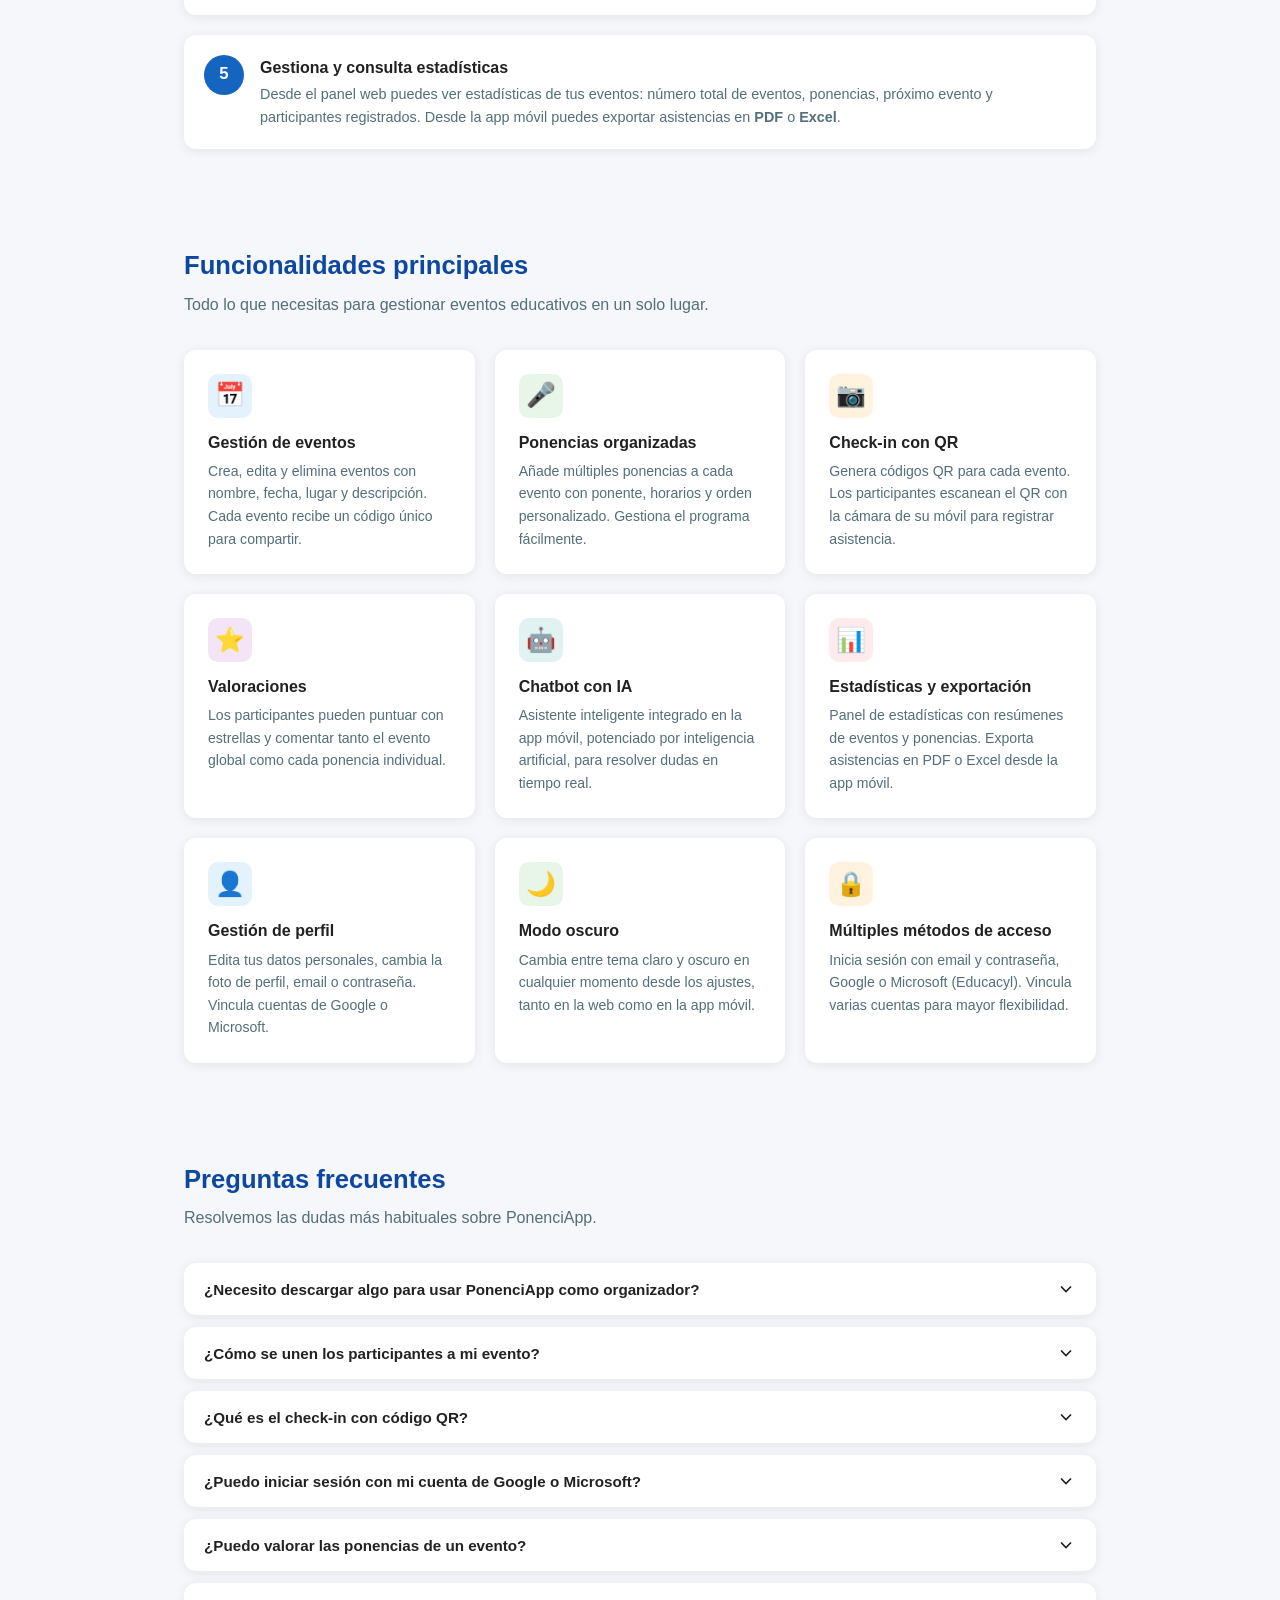
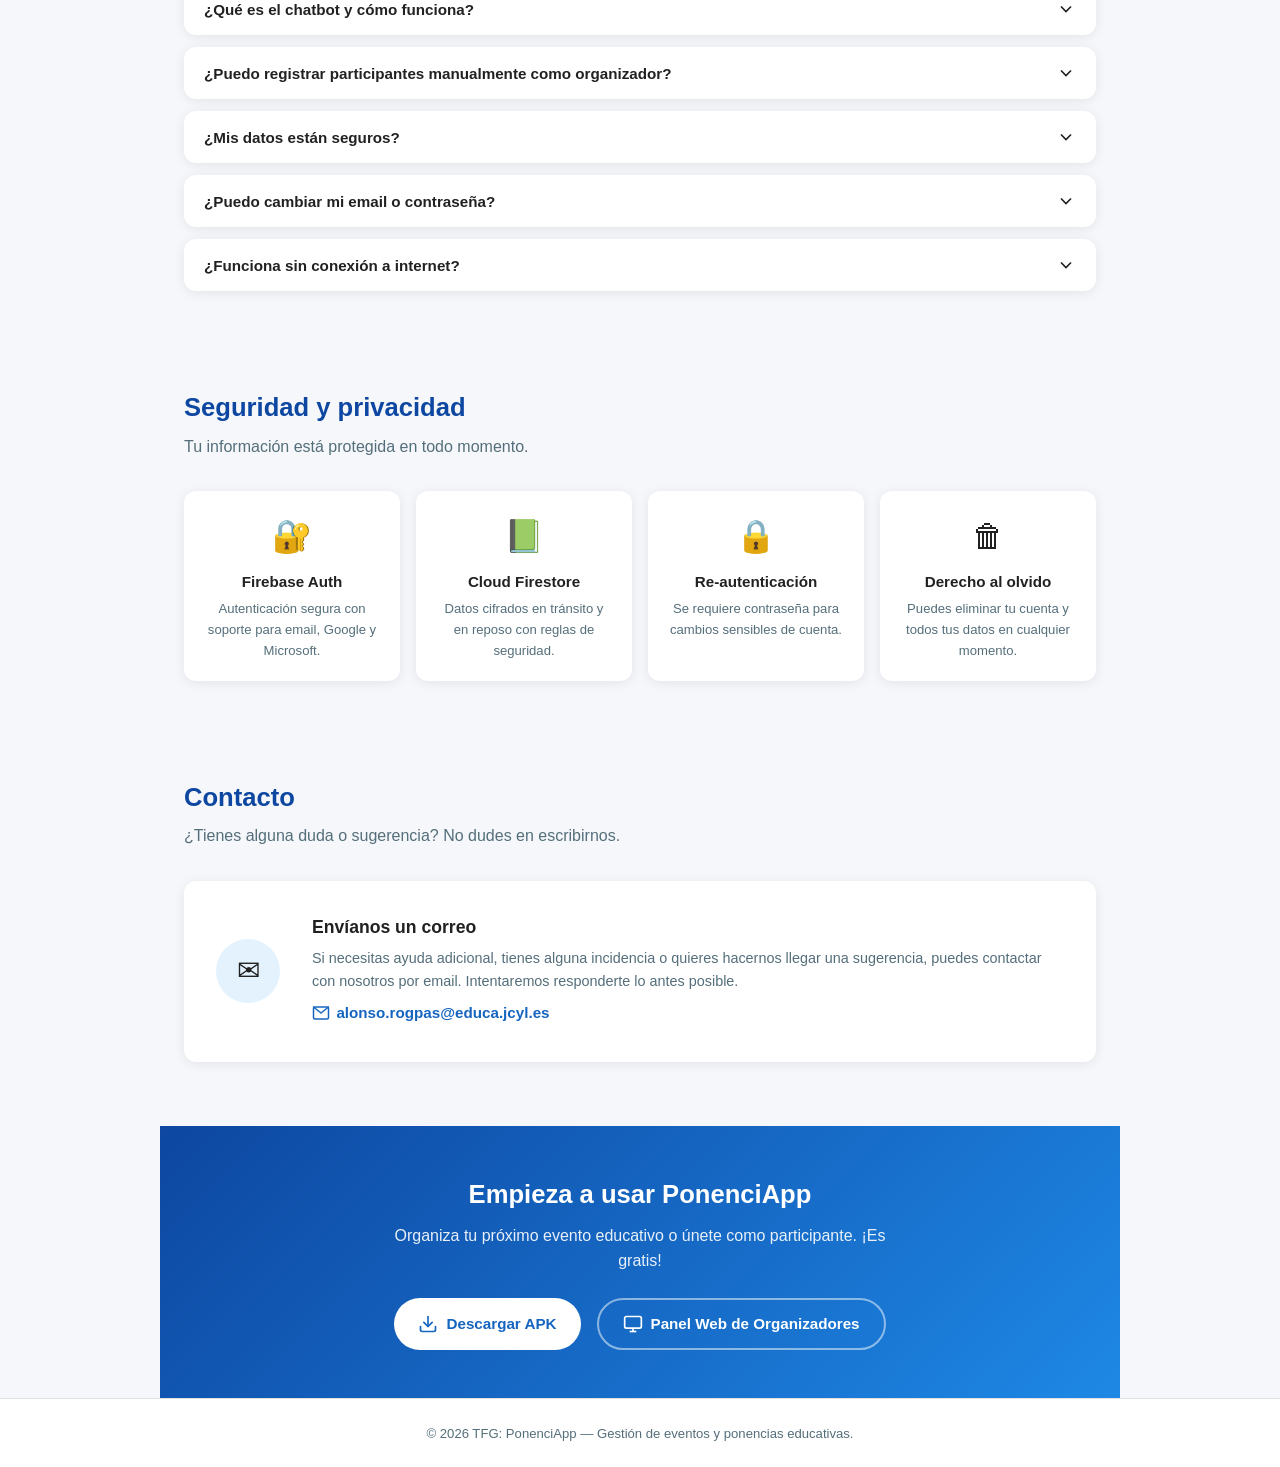
==== commit 1ed64514: "Prueba de actualización en la página web" ====
--- a/web/ayuda.html
+++ b/web/ayuda.html
@@ -500,13 +500,13 @@
         <h3>Env&iacute;anos un correo</h3>
         <p>Si necesitas ayuda adicional, tienes alguna incidencia o quieres hacernos llegar una sugerencia, puedes
           contactar con nosotros por email. Intentaremos responderte lo antes posible.</p>
-        <a href="mailto:soporte@ponenciapp.es" class="contact-email">
+        <a href="mailto:alonso.rogpas@educa.jcyl.es" class="contact-email">
           <svg viewBox="0 0 24 24" width="18" height="18" fill="none" stroke="currentColor" stroke-width="2"
             stroke-linecap="round" stroke-linejoin="round">
             <rect x="2" y="4" width="20" height="16" rx="2" />
             <path d="M22 4l-10 8L2 4" />
           </svg>
-          soporte@ponenciapp.es
+          alonso.rogpas@educa.jcyl.es
         </a>
       </div>
     </div>
